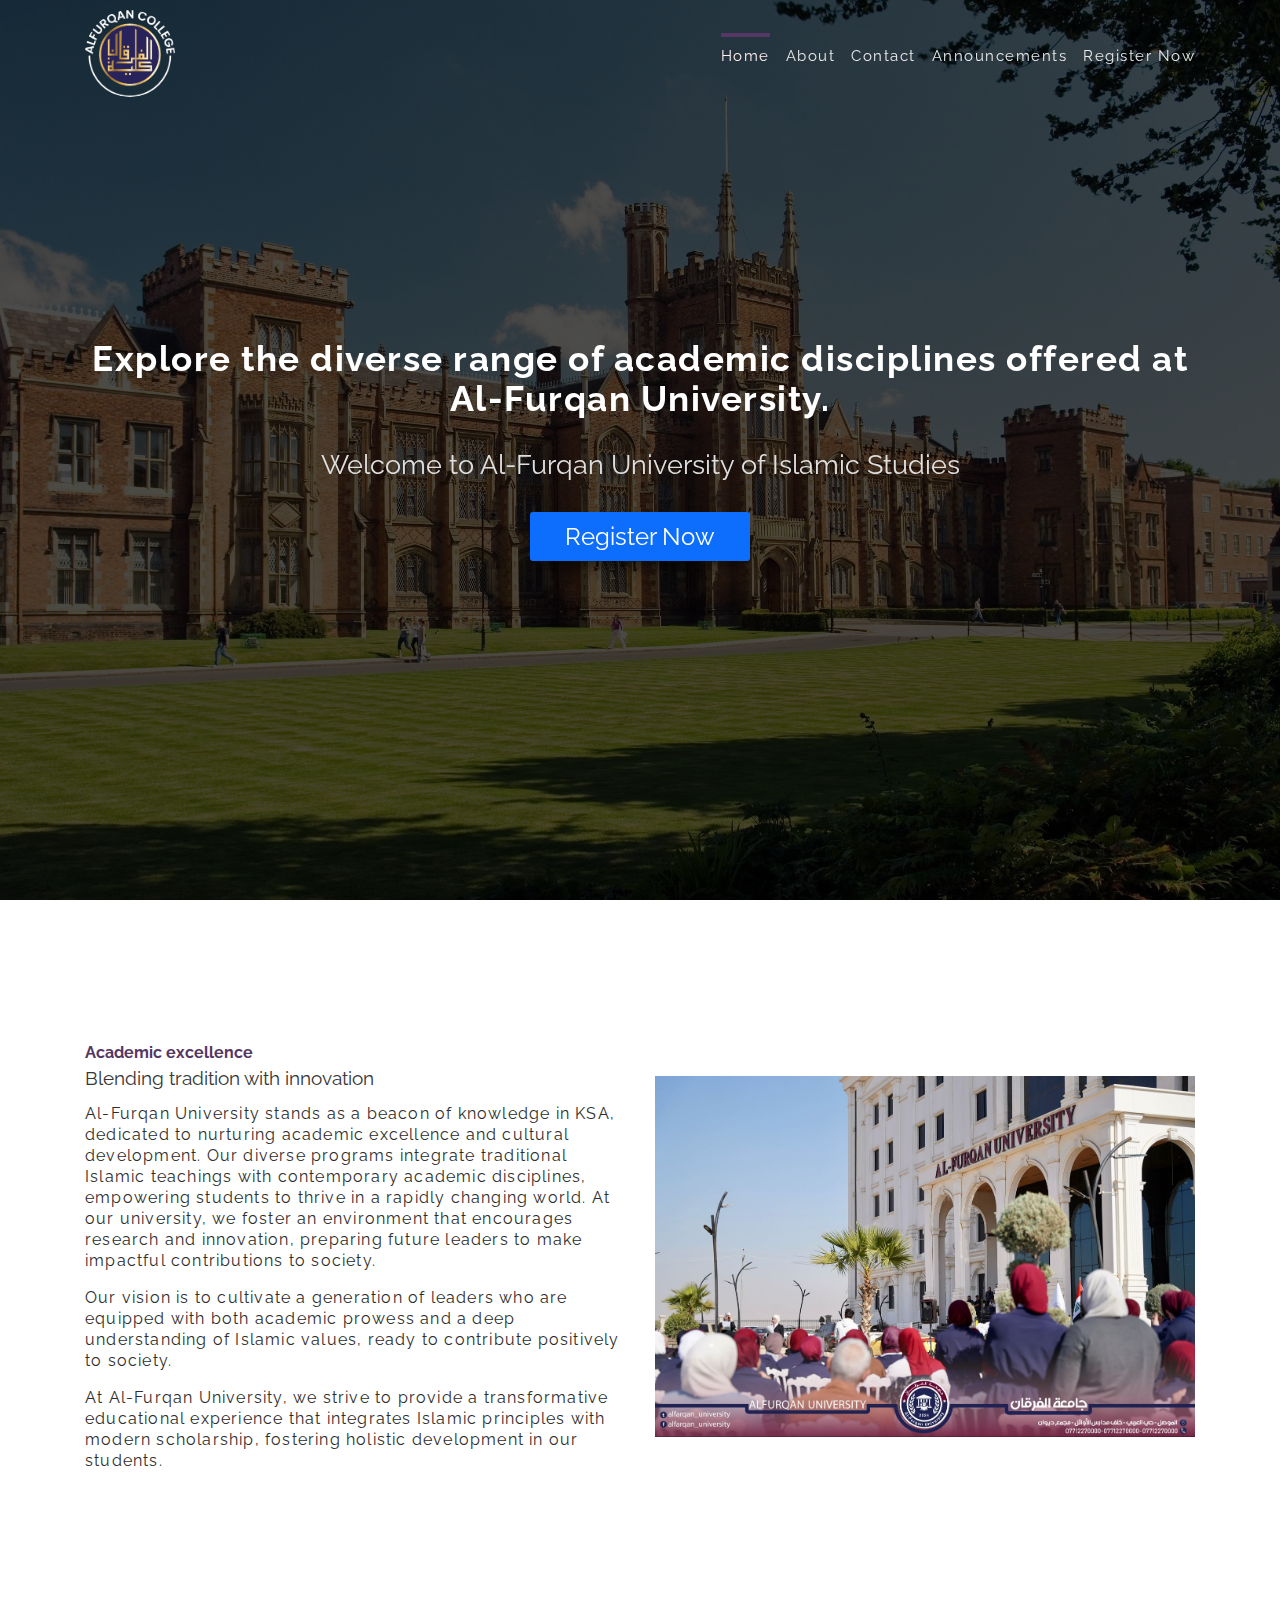
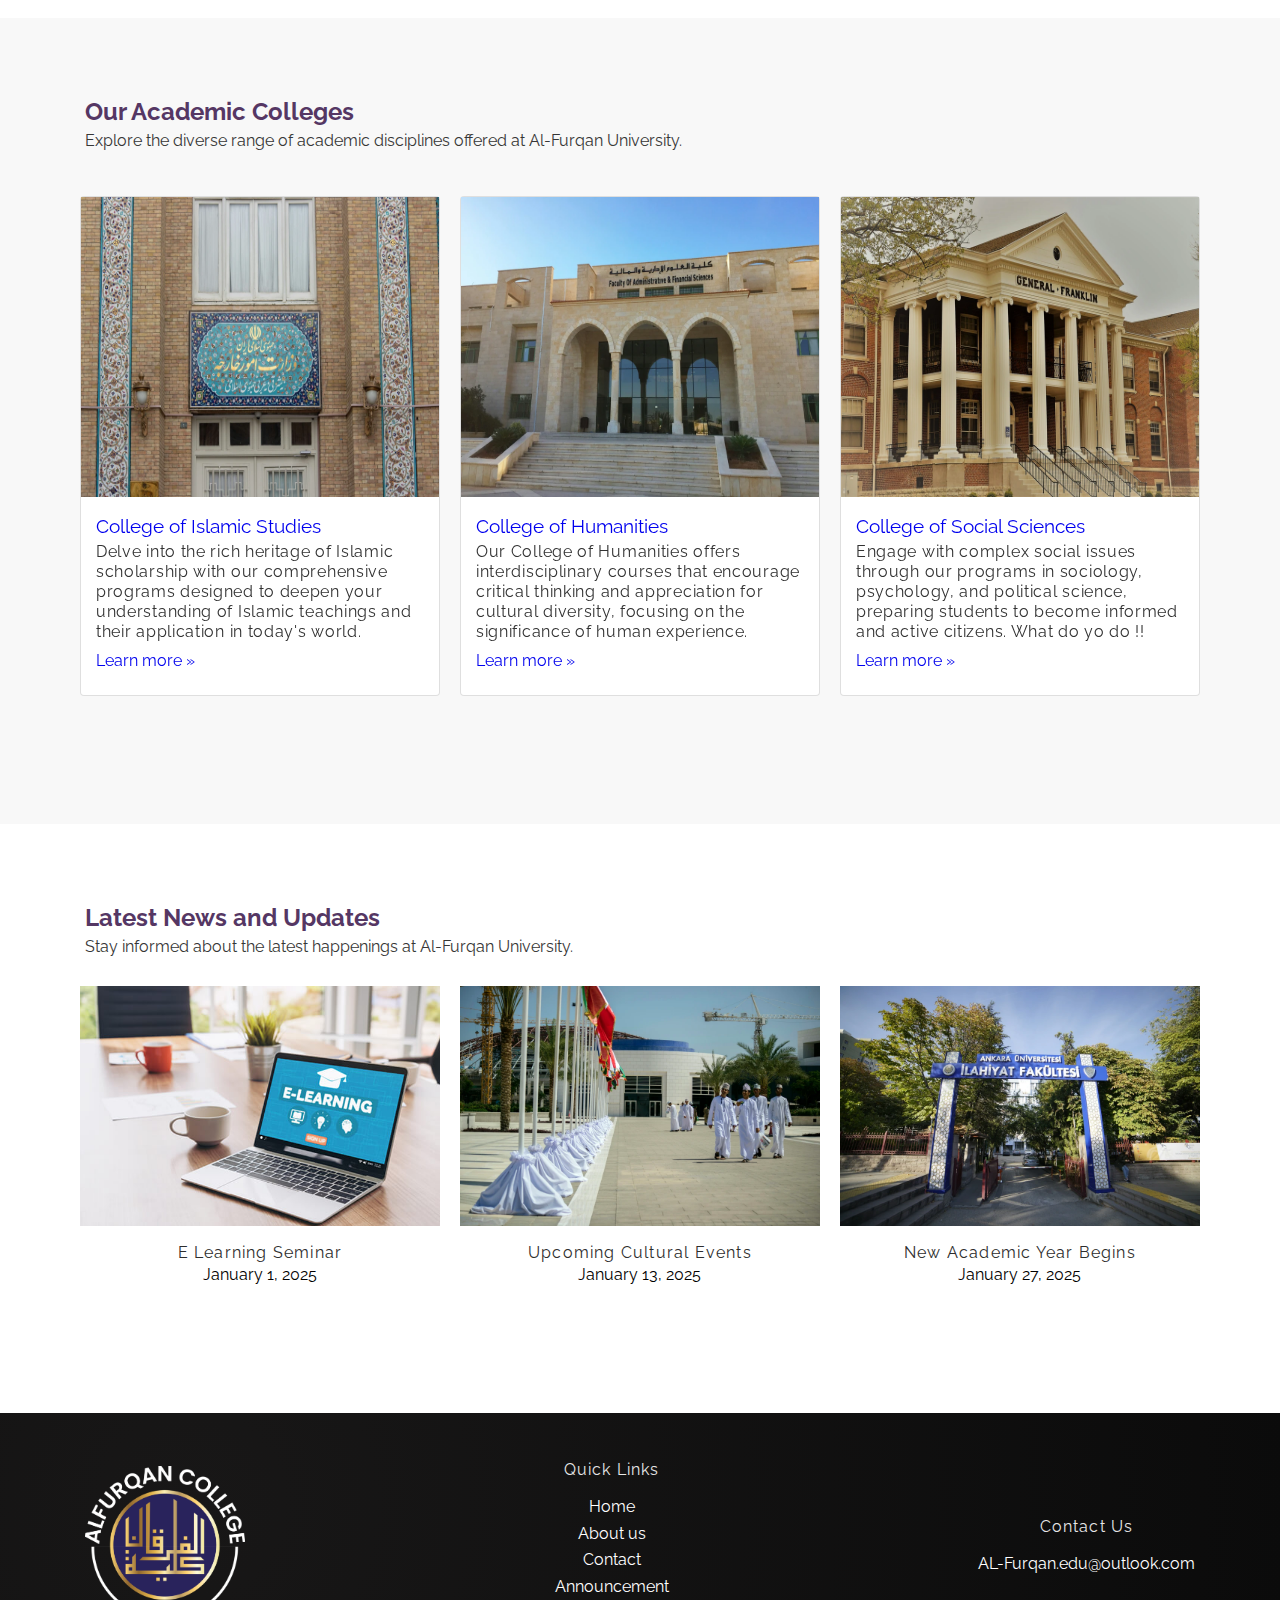
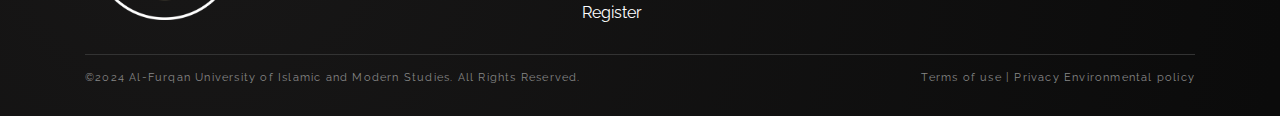
==== index.html @ d2b52d57 "first stage" ====
<!DOCTYPE html>
<html lang="en">

<head>
      <!-- Meta query -->
      <meta charset="UTF-8" />
      <meta name="viewport" content="width=device-width, initial-scale=1.0" />

      <!-- Google Fonts-->
      <link rel="preconnect" href="https://fonts.googleapis.com" />
      <link rel="preconnect" href="https://fonts.gstatic.com" crossorigin />
      <link href="https://fonts.googleapis.com/css2?family=Raleway&family=Roboto+Mono:ital,wght@0,100..700;1,100..700&family=Roboto+Slab:wght@500&family=Roboto:wght@500&display=swap"
            rel="stylesheet" />

      <!-- css style -->
      <link rel="stylesheet" href="asset/css/style.css" />

      <!-- Web site Title -->
      <title>Al-Furqan University of Islamic and Modern Studies</title>
</head>

<body>
      <!-- make navbar -->
      <nav class="navbar w-100" id="navbar">
            <div class="container">
                  <div class="navbar-contents w-100 d-flex justify-content-space-between align-item-center">
                        <!--Logo-->
                        <div class="logo">
                              <a href="./index.html" class="d-block">
                                    <img class="d-block w-100 border-radius-50" src="images/logo.png" alt="Logo" />
                              </a>
                        </div>

                        <!--navigation-items-->
                        <div class="navigation-items" id="navigation-items">
                              <ul class="unorder-list d-flex" id="unorder-list">
                                    <li class="nav-link mr-1">
                                          <a href="index.html" class="text-decoration-none text-white active">Home</a>
                                    </li>
                                    <li class="nav-link mr-1">
                                          <a href="about.html" class="text-decoration-none text-white">About</a>
                                    </li>
                                    <li class="nav-link mr-1">
                                          <a href="contact.html" class="text-decoration-none text-white">Contact</a>
                                    </li>
                                    <li class="nav-link mr-1">
                                          <a href="announcement.html" class="text-decoration-none text-white">Announcements</a>
                                    </li>
                                    <li class="nav-link">
                                          <a href="register.html" class="text-decoration-none text-white">Register Now</a>
                                    </li>
                              </ul>
                        </div>

                        <!--hamburger-->
                        <div class="hamburger" id="hamburger">
                              <span id="openHam">&#9776;</span>
                              <span id="closeHam">&#x2716;</span>
                        </div>
                  </div>
            </div>
      </nav>

      <!--Welcome super banner-->
      <section class="super-banner d-flex align-item-center">
            <div class="container">
                  <div class="content">
                        <h2 class="title text-center">
                              Explore the diverse range of academic disciplines offered at
                              Al-Furqan University.
                        </h2>
                        <p class="sub-title mb-2">
                              Welcome to Al-Furqan University of Islamic Studies
                        </p>
                        <div class="w-100 text-center">
                              <button class="contact btn-effect btn-primary">
                                    <a href="register.html">Register Now</a>
                              </button>
                        </div>
                  </div>
            </div>
      </section>

      <!-- About Us -->
      <section class="about pt-5 pb-5">
            <div class="container">
                  <div class="row pt-4 pb-4">
                        <div class="col col-lg-6">
                              <div class="content">
                                    <span class="title">Academic excellence</span>
                                    <h3 class="sub-title">Blending tradition with innovation</h3>
                                    <p class="leader">
                                          Al-Furqan University stands as a beacon of knowledge in KSA,
                                          dedicated to nurturing academic excellence and cultural
                                          development. Our diverse programs integrate traditional Islamic
                                          teachings with contemporary academic disciplines, empowering
                                          students to thrive in a rapidly changing world. At our
                                          university, we foster an environment that encourages research
                                          and innovation, preparing future leaders to make impactful
                                          contributions to society.
                                    </p>

                                    <p class="mt-1 leader">
                                          Our vision is to cultivate a generation of leaders who are
                                          equipped with both academic prowess and a deep understanding of
                                          Islamic values, ready to contribute positively to society.
                                    </p>

                                    <p class="mt-1 leader">
                                          At Al-Furqan University, we strive to provide a transformative
                                          educational experience that integrates Islamic principles with
                                          modern scholarship, fostering holistic development in our
                                          students.
                                    </p>
                              </div>
                        </div>
                        <div class="col col-6 d-sm-none mt-2">
                              <div class="image">
                                    <img src="images/about.jpg" class="img-fluid" alt="alt image" />
                              </div>
                        </div>
                  </div>
            </div>
      </section>

      <!-- College Section -->
      <section class="colleges pt-5 pb-5">
            <div class="container">
                  <h2 class="title">Our Academic Colleges</h2>
                  <p class="sub-title">
                        Explore the diverse range of academic disciplines offered at Al-Furqan
                        University.
                  </p>
                  <div class="row">
                        <div class="col-12 col-lg-4 mb-3" style="padding: 0 10px;">
                              <div class="card mt-2">
                                    <div class="image-area">
                                          <img src="images/college_if_islamic.webp" alt="card image"
                                                class="card-img img-fluid" />
                                    </div>
                                    <div class="card-title">
                                          <a href="about.html" class="text-decoration-none">College of Islamic Studies</a>
                                    </div>
                                    <div class="card-desc">
                                          Delve into the rich heritage of Islamic scholarship with our
                                          comprehensive programs designed to deepen your understanding of
                                          Islamic teachings and their application in today's world.
                                    </div>

                                    <div class="learn-more">
                                          <a href="about.html" class="text-decoration-none d-block">Learn more »</a>
                                    </div>
                              </div>
                        </div>

                        <div class="col-12 col-lg-4 mb-3" style="padding: 0 10px;">
                              <div class="card mt-2">
                                    <div class="image-area">
                                          <img src="images/college_of_humanities.webp" alt="card image"
                                                class="card-img img-fluid" />
                                    </div>
                                    <div class="card-title">
                                          <a href="about.html" class="text-decoration-none">College of Humanities</a>
                                    </div>
                                    <div class="card-desc">
                                          Our College of Humanities offers interdisciplinary courses that
                                          encourage critical thinking and appreciation for cultural
                                          diversity, focusing on the significance of human experience.
                                    </div>

                                    <div class="learn-more">
                                          <a href="about.html" class="text-decoration-none d-block">Learn more »</a>
                                    </div>
                              </div>
                        </div>

                        <div class="col-12 col-lg-4 mb-3" style="padding: 0 10px;">
                              <div class="card mt-2">
                                    <div class="image-area">
                                          <img src="images/college_of_sciences.webp" alt="card image"
                                                class="card-img img-fluid" />
                                    </div>
                                    <div class="card-title">
                                          <a href="about.html" class="text-decoration-none">College of Social Sciences</a>
                                    </div>
                                    <div class="card-desc">
                                          Engage with complex social issues through our programs in
                                          sociology, psychology, and political science, preparing students
                                          to become informed and active citizens. What do yo do !!
                                    </div>

                                    <div class="learn-more">
                                          <a href="about.html" class="text-decoration-none d-block">Learn more »</a>
                                    </div>
                              </div>
                        </div>
                  </div>
            </div>
      </section>

      <!--Announcements Section -->
      <section class="announcements-section pt-5 pb-5">
            <div class="container">
                  <h2 class="title">Latest News and Updates</h2>
                  <p class="sub-title">
                        Stay informed about the latest happenings at Al-Furqan University.
                  </p>

                  <div class="row">
                        <div class="col-12 col-lg-4 mb-3 mt-1" style="padding: 0 10px; cursor: pointer;">
                              <div class="announcement">
                                    <img src="images/e-learning1.jpg" alt="announcement image" class="img-fluid">
                                    <p class="leader w-100 text-center mt-1">E Learning Seminar</p>
                                    <span class="date d-block w-100 text-center">January 1, 2025</span>
                              </div>
                        </div>

                        <div class="col-12 col-lg-4 mb-3 mt-1" style="padding: 0 10px; cursor: pointer;">
                              <div class="announcement">
                                    <img src="images/photo-1558543801-f95a1fd55972.webp" alt="announcement image" class="img-fluid">
                                    <p class="leader w-100 text-center mt-1">Upcoming Cultural Events</p>
                                    <span class="date d-block w-100 text-center">January 13, 2025</span>
                              </div>
                        </div>

                        <div class="col-12 col-lg-4 mb-3 mt-1" style="padding: 0 10px; cursor: pointer;">
                              <div class="announcement">
                                    <img src="images/photo-1627561962474-9e83353c483c.webp" alt="announcement image" class="img-fluid">
                                    <p class="leader w-100 text-center mt-1">New Academic Year Begins</p>
                                    <span class="date d-block w-100 text-center">January 27, 2025</span>
                              </div>
                        </div>
                  </div>
            </div>
      </section>
      
      <!--- Footer  -->
      <section class="footer pt-5 pb-5">
            <div class="container">
                  <div class="wrapper">
                        <div class="title">
                              <img src="images/logo.png" alt="Logo" width="160" />
                        </div>
                        <div class="links">
                              <h4>Quick Links</h4>
                              <ul>
                                    <li><a href="index.html">Home</a></li>
                                    <li><a href="about.html">About us</a></li>
                                    <li><a href="contact.html">Contact</a></li>
                                    <li><a href="announcement.html">Announcement</a></li>
                                    <li><a href="register.html">Register</a></li>
                              </ul>
                        </div>
                        <div class="contact text-center">
                              <h4>Contact Us</h4>
                              <a href="mailto:al-Furqan@outlook.com">AL-Furqan.edu@outlook.com</a>
                        </div>
                  </div>
                  <hr />
                  <div class="info">
                        <div class="copy">
                              <span>©2024 Al-Furqan University of Islamic and Modern Studies. All
                                    Rights Reserved.</span>
                        </div>
                        <div class="terms">
                              <span>Terms of use | Privacy Environmental policy</span>
                        </div>
                  </div>
            </div>
      </section>

      <script>
            document.addEventListener("DOMContentLoaded", () => {
                  // when click the hamburger icon show the navbar
                  const menu_btn = document.getElementById("hamburger");
                  const navbar_links = document.getElementById("unorder-list");
                  menu_btn.addEventListener("click", () => {
                        navbar_links.classList.toggle("show");
                  });

                  // when scroll the window change the background of the navbar
                  const navbar = document.getElementById("navbar");
                  window.addEventListener("scroll", () => {
                        if (window.scrollY > 50) 
                              navbar.classList.add("scrolled");
                        else
                              navbar.classList.remove("scrolled");
                  });
            });
      </script>
</body>

</html>
---- asset/css/style.css ----
/**
 ****************************************** Make general setting.
 */

/**
 * 1. Correct the line height in all browsers.
 * 2. Prevent adjustments of font size after orientation changes in iOS.
 */

html {
      line-height: 1.15;
      -webkit-text-size-adjust: 100%;
}

/**
 * Remove the margin in all browsers.
 */

*,
body {
      margin: 0;
      padding: 0;
      box-sizing: border-box;
      font-family: "Raleway", serif;
      font-optical-sizing: auto;
      font-weight: 400;
      font-style: normal;
}

/**
 ****************************************** Make class component.
 */

/* container */
.container {
      width: 100%;
      max-width: 1320px;
      /* Maximum width of the container */
      margin-right: auto;
      margin-left: auto;
      padding-right: 15px;
      padding-left: 15px;
      box-sizing: border-box;
}

/* card */
.card {
      border-radius: 2px;
      transform: perspective(1px) translateZ(0);
      transition-duration: .25s;
      transition-property: transform;
      word-wrap: break-word;
      background-color: #fff;
      background-clip: border-box;
      border: 1px solid rgba(0, 0, 0, .125);
      border-radius: 4px;
      min-height: 500px;

}

.image-area {
      width: 100%;
      min-height: 300px;
}

.image-area .img-fluid {
      height: 300px;
      width: 100%;
}

.card:hover {
      transform: scale(1.05);
      box-shadow: 0 5px 20px 0 rgba(0, 0, 0, 0.15);
}

.card-title {
      padding: 5px 15px 0px 15px;
      margin: 0;
      margin-top: .8rem;
      font-size: 1.2rem;
      color: #553764;
}

.card-desc {
      color: #323232;
      letter-spacing: .7px;
      margin-bottom: 5px;
      padding: 5px 15px 0px 15px;
      margin: 0;
      padding-bottom: 5px;
      line-height: 20px;
      font-size: 1rem;
}

.card-image {
      object-fit: cover;
      width: 100%;
      height: 550px;
}

.learn-more {
      padding: 5px 15px 0px 15px;
      padding-bottom: 16px;
}

/* displays */
.d-flex {
      display: flex;
}

.d-none {
      display: none;
}

.d-block {
      display: block;
}

.justify-content-space-between {
      justify-content: space-between;
}

.align-item-center {
      align-items: center;
}

.justify-content-center {
      justify-content: center
}

.align-self-center {
      align-self: center;
}

/* width */
.w-100 {
      width: 100%;
}


/* border */
.border-radius-50 {
      border-radius: 50%;
}

/* list */
.unorder-list {
      list-style: none;
}

/* padding & margin */

.pt-1 {
      padding-top: 1rem;
}

.pt-2 {
      padding-top: 2rem;
}

.pt-3 {
      padding-top: 3rem;
}

.pt-4 {
      padding-top: 4rem;
}

.pt-5 {
      padding-top: 5rem;
}

.pb-1 {
      padding-bottom: 1rem;
}

.pb-2 {
      padding-bottom: 2rem;
}

.pb-3 {
      padding-bottom: 3rem;
}

.pb-4 {
      padding-bottom: 4rem;
}

.pb-5 {
      padding-bottom: 5rem;
}

.mr-1 {
      margin-right: 1rem;
}

.mb-2 {
      margin-bottom: 2rem;
}

.mb-1 {
      margin-bottom: 1rem;
}


.mt-1 {
      margin-top: 1rem;
}

.mt-2 {
      margin-top: 2rem;
}


.mt-3 {
      margin-top: 3rem;
}

.mt-4 {
      margin-top: 4rem;
}

.mt-5 {
      margin-top: 5rem;
}

.mb-2 {
      margin-bottom: 2rem;
}

.mb-3 {
      margin-bottom: 3rem;
}

/* text */
.text-decoration-none {
      text-decoration: none;
}

.text-white {
      color: #fff;
}

.text-center {
      text-align: center;
}

.leader {
      color: #2d2d2d;
      margin-bottom: .2rem;
      letter-spacing: 1.2px;
      line-height: 21px;
}

/* buttons */
.btn-effect {
      border-radius: 3px;
      border: none;
      color: #fff;
      text-align: center;
      font-size: 1rem;
      padding: 10px 20px 10px 20px;
      cursor: pointer;
      box-shadow: 0 10px 20px -8px rgba(0, 0, 0, .7);
      position: relative;
      transition: 0.5s;
      width: 220px;
}

.btn-effect:after {
      content: '»';
      position: absolute;
      opacity: 0;
      top: 14px;
      right: -20px;
      transition: 0.5s;
}

.btn-effect:hover {
      padding-right: 24px;
      padding-left: 8px;
}

.btn-effect:hover:after {
      opacity: 1;
      right: 10px;
}

.btn-primary {
      background-color: #553764;
}

.btn {
      display: inline-block;
      font-weight: 400;
      line-height: 1.5;
      color: #212529;
      text-align: center;
      text-decoration: none;
      vertical-align: middle;
      cursor: pointer;
      -webkit-user-select: none;
      -moz-user-select: none;
      user-select: none;
      background-color: transparent;
      border: 1px solid transparent;
      padding: .375rem .75rem;
      font-size: 1rem;
      border-radius: .25rem;
      transition: color .15s ease-in-out, background-color .15s ease-in-out, border-color .15s ease-in-out, box-shadow .15s ease-in-out;
}

.btn-success {
      color: #fff;
      background-color: #198754;
      border-color: #198754;
  }

  .btn-danger {
      color: #fff;
      background: #ea4335;
      border-color: #ea4335;
  }

  .btn-primary {
      color: #fff;
      background: #0d6efd;
      border-color: #0d6efd;
  }



/* Grid Response */
.row {
      display: flex;
      flex-wrap: wrap;
      /* Allows wrapping to the next line for smaller screens */
      margin: 0 -15px;
      /* Negative margin to counter padding */
}

.col {
      flex: 1;
      /* Equal width for all columns */
      padding: 0 15px;
      /* Adjust space between columns */
      box-sizing: border-box;
      min-width: 0;
      max-width: 100%;
      /* Prevents overflow due to long unbreakable words */
}


.col-1 {
      flex: 0 0 8.33%;
}

.col-2 {
      flex: 0 0 16.66%;
}

.col-3 {
      flex: 0 0 25%;
}

.col-4 {
      flex: 0 0 33.33%;
}

.col-6 {
      flex: 0 0 50%;
}

.col-12 {
      flex: 0 0 100%;
}


/* image */
.img-fluid {
      max-width: 100%;
      /* Ensures the image never exceeds the container width */
      height: auto;
      /* Maintains the image's aspect ratio */
      display: block;
      /* Prevents inline-block spacing issues */
}

/* form */
.form-floating {
      position: relative;
}

.form-control {
      display: block;
      width: 100%;
      padding: 0.775rem 0.75rem;
      font-size: 1rem;
      font-weight: 400;
      line-height: 1.5;
      color: #212529;
      background-color: #fff;
      background-clip: padding-box;
      border: 1px solid #ced4da;
      -webkit-appearance: none;
      -moz-appearance: none;
      appearance: none;
      border-radius: .25rem;
      transition: border-color .15s ease-in-out, box-shadow .15s ease-in-out;
}

.form-floating>.form-control {
      padding: 1rem .75rem;
}

.form-floating>.form-control,
.form-floating>.form-select {
      height: calc(3.5rem + 2px);
      line-height: 1.25;
}

.form-floating>label {

      padding: 1rem .75rem;
      pointer-events: none;
      border: 1px solid transparent;
      transform-origin: 0 0;
      transition: opacity .1s ease-in-out, transform .1s ease-in-out;
}


.form-floating>.form-control {
      padding: 1rem .75rem;
}


.form-floating>.form-control,
.form-floating>.form-select {
      height: calc(3.5rem + 2px);
      line-height: 1.25;
}

.form-control:focus {
      color: #212529;
      background-color: #fff;
      border-color: #86b7fe;
      outline: 0;
      box-shadow: 0 0 0 .25rem rgba(13, 110, 253, .25);
}

/**
 ****************************************** Make style for website.
 */

/* navbar */
.navbar {
      padding: 10px 0px 10px 0px;
      position: fixed;
      background-color: transparent;
      transition: background-color 0.3s ease;
      z-index: 1000;
}

.navbar.scrolled {
      background-color: #333;
      /* Background color when scrolled */
      color: #fff;
}

.navbar .logo {
      width: 90px;
}

.navbar .nav-link {
      padding-top: 5px;
}

.navbar .nav-link a {
      color: #e9e9e9;
      text-decoration: none;
      letter-spacing: 1.5px;
      font-size: .95rem;
}

.navbar .nav-link a.active {
      border-top: 4px solid;
      border-color: #553764;
      padding-top: 10px;
      color: #fff0f0;

}

.navbar .nav-link a:hover {
      border-top: 4px solid;
      border-color: #553764;
      padding-top: 10px;
      color: #fff0f0;

}


/* super banner */
.super-banner {
      width: 100%;
      min-height: 100vh;
      position: relative;
      background: linear-gradient(rgba(0, 0, 0, 0.7), rgba(0, 0, 0, 0.7)), url(../../images/banner.jpg) center / cover no-repeat;
      background-position: center center;
      background-repeat: no-repeat;
      background-size: cover;
      background-attachment: fixed;
      filter: blur(.5px);
}

.super-banner .content .title {
      color: #fff;
      font-size: 2.2rem;
      letter-spacing: 1.5px;
      margin-bottom: 1.85rem;
      font-weight: bold;
}

.super-banner .content .sub-title {
      color: #dfdfdf;
      font-size: 1.7rem;
      text-align: center;
}

.super-banner .content .btn-effect a {
      text-decoration: none;
      color: #fff;
      font-size: 1.5rem;
}


/* About */
.about .content .title {
      color: #553764;
      font-weight: bold;
}

.about .content .sub-title {
      margin-top: .35rem;
      color: #363636;
      margin-bottom: .85rem;
}

/* Colleges */
.colleges {
      background-color: #f8f8f8;
}

.colleges .title,
.announcements-section .title {
      color: #553764;
      font-weight: bold;
}

.colleges .sub-title,
.announcements-section .sub-title {
      margin-top: .4rem;
      color: #363636;
      margin-bottom: .85rem;
}

.college-desc .title {
      color: #553764;
      font-weight: bold;
      letter-spacing: 1.5px;
}

.programs {
      background-color: #f8f8f8;
}

.programs .title {
      color: #553764;
      font-weight: bold;
      letter-spacing: 1.5px;
}

.programs .program {
      display: flex;
      align-items: flex-start;
}

.programs .program .content {
      margin-left: 2rem;
}

.programs .program .content .name {
      margin-bottom: 1rem;
      font-size: 1.2rem;
      font-weight: bold;
      letter-spacing: 1.5px;
}

/* Footer */
.footer {
      background: radial-gradient(circle at 15% 30%, #181717, #0b0b0b 99%) !important;
      padding: 3rem 0px 2rem;
}

.footer .wrapper {
      display: flex;
      justify-content: space-between;
      align-items: center;
      flex-direction: row;
}

.footer .wrapper .title {
      align-self: center;
      color: #e7e7e7;
      letter-spacing: 1.3px;
}

.footer .wrapper .links h4,
.footer .wrapper .contact h4 {
      letter-spacing: 1.15px;
      color: #e7e7e7;
}


.footer .wrapper .links ul {
      list-style: none;
      margin-top: 1.2rem;
}


.footer .wrapper .links ul li a {
      color: #fff;
      padding-bottom: .5rem;
      display: inline-block;
      text-decoration: none;
}

.footer .wrapper .contact a {
      margin-top: 1.2rem;
      color: #fff;
      display: inline-block;
      text-decoration: none;
}

.footer hr {
      border: 0;
      border-top: 1px solid rgb(255 255 255 / 10%);
      border-color: #333;
      margin-top: 1.5rem;
      margin-bottom: 1rem;
}

.footer .info {
      display: flex;
      justify-content: space-between;
      color: #868686;
      font-size: .7rem;
      letter-spacing: 1.2px;
}


/* About the collage */

.about-college {
      background-image: linear-gradient(180deg, rgba(0, 32, 69, 0.89) 0%, #002045 100%), url('../../images/download.jpg') !important;
      width: 100%;
      min-height: 50vh;
      position: relative;
      background-position: center center;
      background-repeat: no-repeat;
      background-size: cover;
      background-attachment: fixed;
      filter: blur(.5px);
}

.about-college .staff {
      display: flex;
      position: absolute;
      width: 100%;
      height: 100%;
      top: 0;
      bottom: 0;
      right: 0;
      left: 0;
      justify-content: center;
      align-items: center;
      flex-direction: column;
      padding: 10px;
}

.about-college .staff .title {
      color: #fff;
      font-size: 1.4rem;
      letter-spacing: 1.5px;
      margin-bottom: 1rem;
      font-weight: bold;
}

.about-college .staff .rector {
      display: flex;
      align-items: stretch;
      justify-content: space-around;
      border: 1px solid;
      border-color: #fff;
      border-radius: 3px;
      padding: 0px 10px 0px 0px;
      align-items: center;
}

.about-college .staff .rector .content .name {
      color: #fff;
      text-align: center;
      padding-top: 10px;
      font-weight: bold;
      letter-spacing: 1.2px;
}

.about-college .staff .rector .content .jop {
      color: #fff;
      text-align: center;
      padding: 10px;
}

.teachers {
      background-color: #f8f8f8
}

.teachers .image-area .img-fluid {
      height: 250px;
      width: 100%;
}

.teachers .image-area {
      min-height: 260px;
}

.teachers .card {
      min-height: 400px;
}

/* contact form */
.contact-form {
      background-color: #f8f8f8;
}

.contact-form .form {
      position: relative;
      width: 50%;
      margin: 0 auto;
      padding-top: 4rem;
      background-color: #fff;
      padding-bottom: 4rem;
      padding: 15px;
      border-radius: 6px;
      box-shadow: rgb(255 255 255 / 10%) 0px 0 2px;
      width: 70%;
}

.contact-form .title {
      color: #553764;
      font-weight: bold;
      text-align: center;
      margin-bottom: 1rem;
}

.register {
      background-image: linear-gradient(180deg, rgba(0, 32, 69, 0.89) 0%, #002045 100%), url('../../images/download.jpg') !important;
      width: 100%;
      position: relative;
      background-position: center center;
      background-repeat: no-repeat;
      background-size: cover;
      background-attachment: fixed;
      filter: blur(.5px);
      min-height: 100vh;
}

.register .register-form {
      display: flex;
          align-items: center;
          justify-content: space-around;
          padding: 10px;
          position: absolute;
          width: 100%;
          left: 0;
          top: 0;
          right: 0;
          bottom: 0;
  
}

.register .register-form .form {
    margin-top: 7rem;
    background-color: #ffffff;
    padding: 25px 25px 10px 25px;
    border-radius: 5px;
    box-shadow: 0px 3px 6px #ffffff29;
    width: 550px;
    margin-bottom: 5rem;
}

/* Announcements Section */

.announcements {
      margin-top: 25px;
      padding: 20px;
  }

  .announcementForm {
      margin-bottom: 20px;
      margin-top: 20px;
  }

  .announcementsList {
      list-style-type: none;
      padding: 0;
  }

  .announcement-item {
      background-color: #f0f0f0;
      margin-bottom: 10px;
      padding: 10px;
      border-radius: 5px;
  }
.announcementForm input,
.announcementForm textarea {
      width: 100%;
      padding: 10px;
      margin-bottom: 10px;
      border-radius: 5px;
      border: 1px solid #ccc;
}
.announcementForm button {
      padding: 10px 20px;
      background-color: #007bff;
      color: #fff;
      border: none;
      border-radius: 5px;
      cursor: pointer;
}
.announcementForm button:hover {
      background-color: #0056b3;
}


.announcement-item h4 {
      margin-top: 0;
}

.announcement-item img {
      max-width: 100%;
      height: auto;
      margin-bottom: 10px;
      border-radius: 5px;
}

.announcement-item small {
      font-size: 12px;
      color: #666;
}

.announcement-navbar {
      position: relative;
      background-color: #333;
      color: #fff;
}

/**
 ****************************************** Make Media Query.
 */

/**
 * Media query for extra small screen.
 */
@media (min-width: 350px) {
      .container {
            max-width: 540px;
      }

      .col-sm-12 {
            flex: 0 0 100%;
            max-width: 100%;
      }

      .col-sm-6 {
            flex: 0 0 50%;
            max-width: 50%;
      }

      .d-sm-none {
            display: none;
      }

      .footer .wrapper {
            align-items: center;
            flex-direction: column;
            text-align: center;
      }

      .contact-form .form {
            width: 100%;
      }
}

/**
 * Media query for Tablet screen.
 */
@media (min-width: 768px) {
      .container {
            max-width: 720px;
      }

      .col-md-12 {
            flex: 0 0 100%;
            max-width: 100%;
      }

      .col-md-6 {
            flex: 0 0 50%;
            max-width: 50%;
      }

      .col-md-4 {
            flex: 0 0 33.33%;
            max-width: 33.33%;
      }

      .d-sm-none {
            display: none;
      }

      .footer .wrapper {
            align-items: center;
            flex-direction: column;
            text-align: center;
      }

      .contact-form .form {
            width: 100%;
      }
}


/**
 * Media query for Tablet screen.
 */
@media (min-width: 992px) {
      .container {
            max-width: 960px;
      }

      .col-lg-12 {
            flex: 0 0 100%;
            max-width: 100%;
      }

      .col-lg-6 {
            flex: 0 0 50%;
            max-width: 50%;
      }

      .col-lg-4 {
            flex: 0 0 33.33%;
            max-width: 33.33%;
      }

      .col-lg-3 {
            flex: 0 0 25%;
            max-width: 25%;
      }

      .d-sm-none {
            display: block;
      }

      .footer .wrapper {
            align-items: center;
            flex-direction: column;
            text-align: center;
      }

      .contact-form .form {
            width: 70%;
      }
      
}

/**
 * Media query for Large screen.
 */
@media (min-width: 1200px) {
      .container {
            max-width: 1140px;
      }

      .col-lg-12 {
            flex: 0 0 100%;
            max-width: 100%;
      }

      .col-lg-6 {
            flex: 0 0 50%;
            max-width: 50%;
      }

      .col-lg-4 {
            flex: 0 0 33.33%;
            max-width: 33.33%;
      }

      .col-lg-3 {
            flex: 0 0 25%;
            max-width: 25%;
      }

      .d-sm-none {
            display: block;
      }

      .footer .wrapper {
            display: flex;
            justify-content: space-between;
            align-items: center;
            flex-direction: row;
      }

     

}


.navbar .hamburger {
      display: none;
      font-size: 30px;
      font-weight: 800;
      color: white;
}

/* Media for navbar */
@media screen and (max-width:768px) {

      .navbar .hamburger {
            display: flex;
            cursor: pointer;
      }

      .navbar .hamburger #closeHam {
            display: none;
      }

      .navbar .navigation-items ul {
            display: none;
            flex-direction: column;
            position: absolute;
            right: 0;
            top: 67px;
            right: 5px;
            background-color: rgb(85 55 100);
            padding-top: 10px;
            width: 190px;
      }

      .navbar .navigation-items ul li {
            padding: 15px;
      }

}


.navbar .navigation-items ul.show {
      display: flex;
}
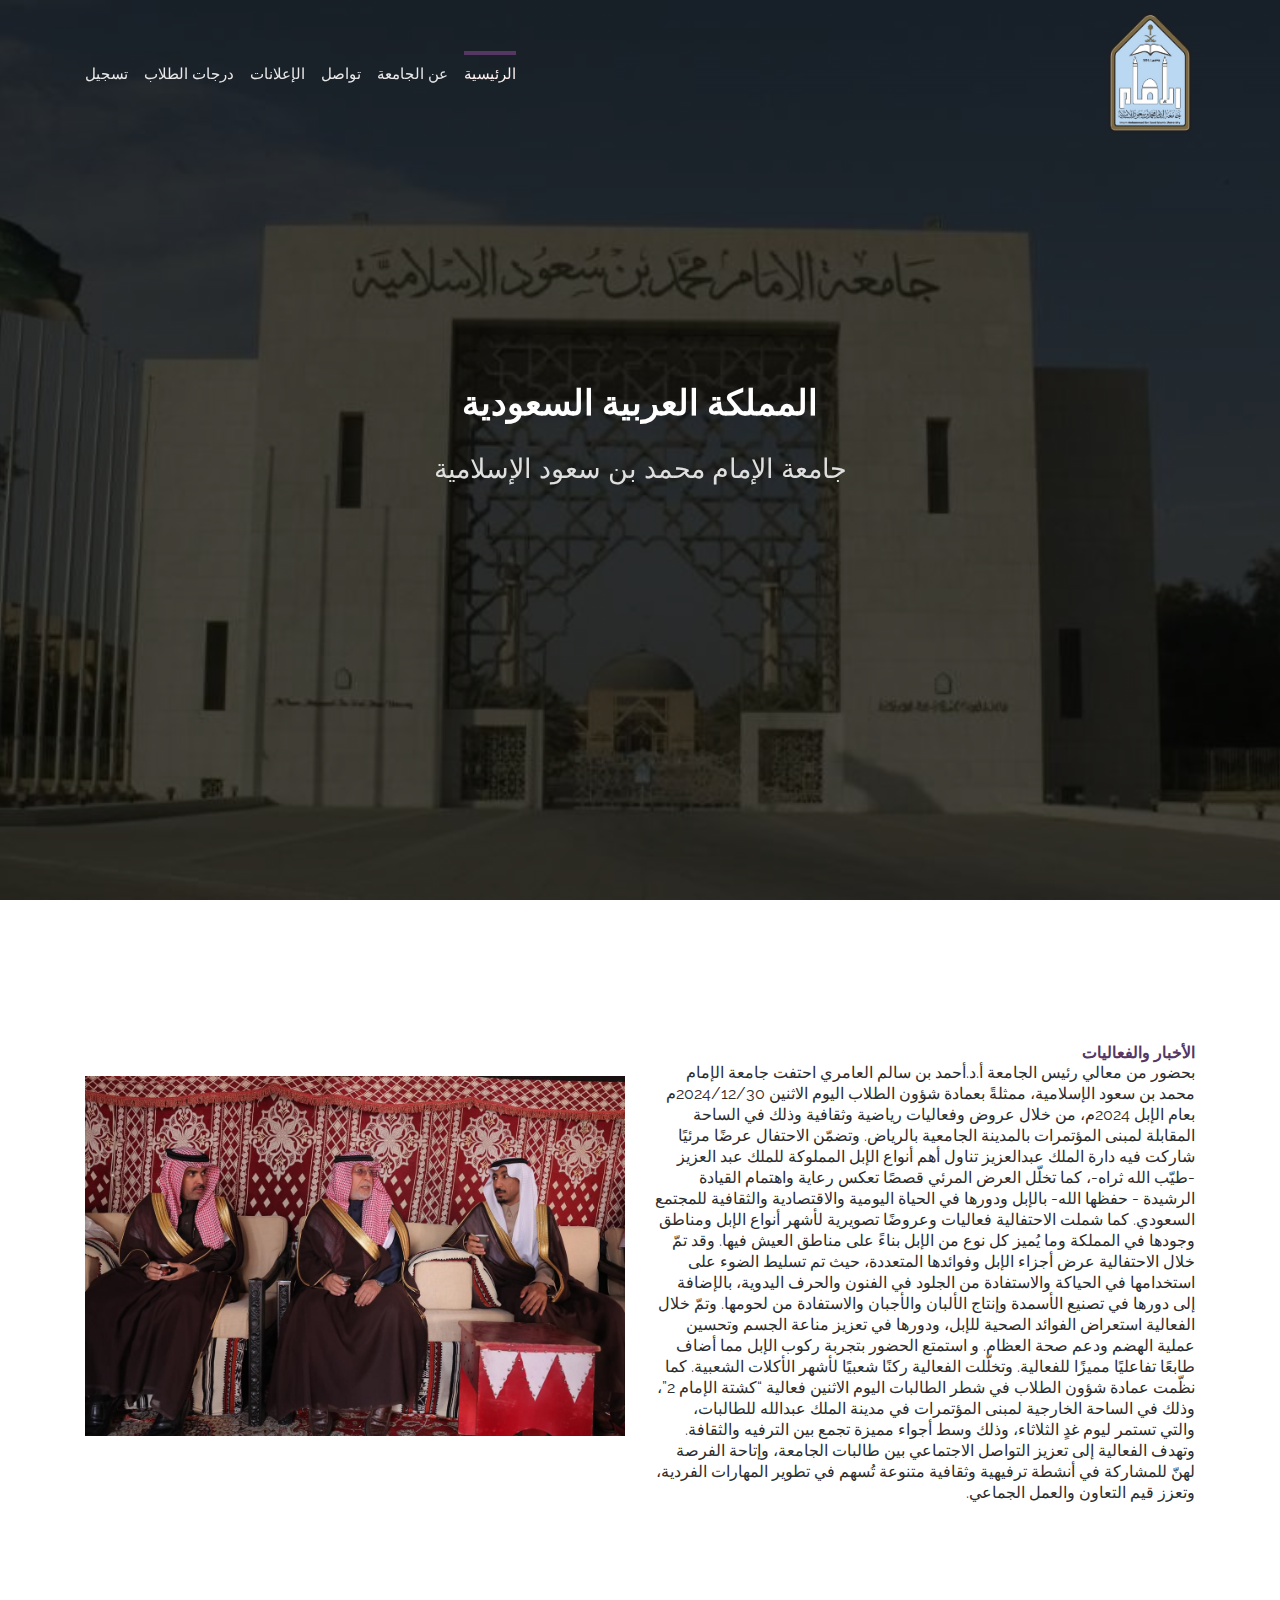
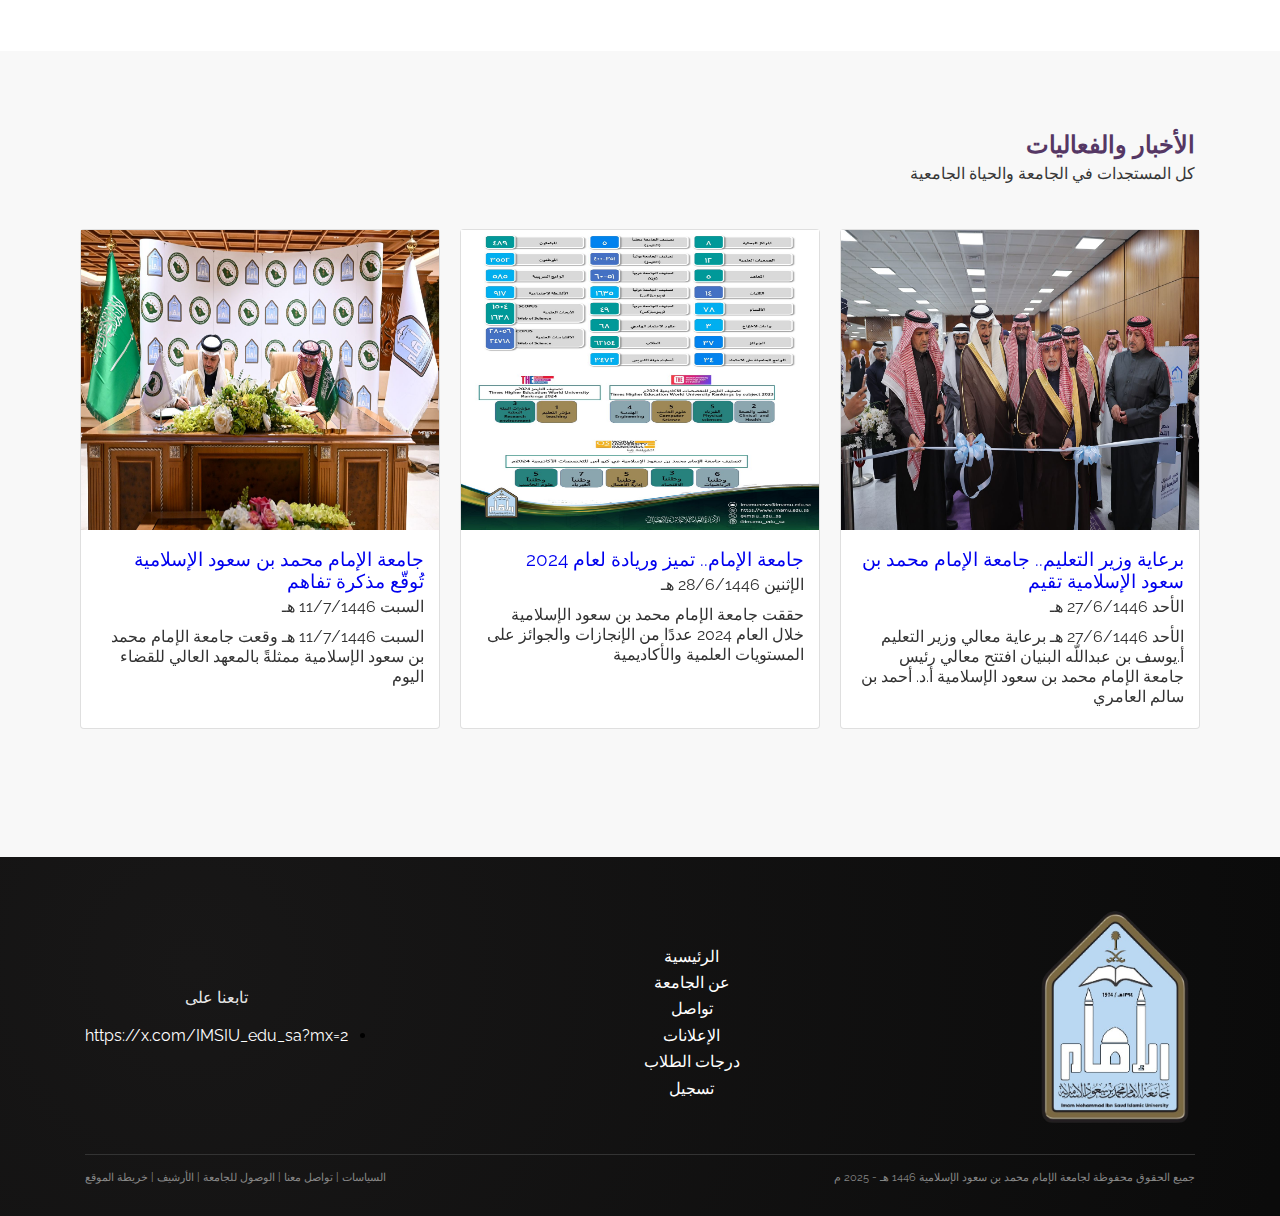
==== commit cf7556ea: "add js code" ====
--- a/index.html
+++ b/index.html
@@ -16,7 +16,7 @@
       <link rel="stylesheet" href="asset/css/style.css" />
 
       <!-- Web site Title -->
-      <title>Al-Furqan University of Islamic and Modern Studies</title>
+      <title>Imam Mohammad Ibn Saud Islamic University</title>
 </head>
 
 <body>
@@ -27,7 +27,7 @@
                         <!--Logo-->
                         <div class="logo">
                               <a href="./index.html" class="d-block">
-                                    <img class="d-block w-100 border-radius-50" src="images/logo.png" alt="Logo" />
+                                    <img class="d-block w-100" src="images/logo.png" alt="Logo" />
                               </a>
                         </div>
 
@@ -35,19 +35,22 @@
                         <div class="navigation-items" id="navigation-items">
                               <ul class="unorder-list d-flex" id="unorder-list">
                                     <li class="nav-link mr-1">
-                                          <a href="index.html" class="text-decoration-none text-white active">Home</a>
-                                    </li>
-                                    <li class="nav-link mr-1">
-                                          <a href="about.html" class="text-decoration-none text-white">About</a>
-                                    </li>
-                                    <li class="nav-link mr-1">
-                                          <a href="contact.html" class="text-decoration-none text-white">Contact</a>
-                                    </li>
-                                    <li class="nav-link mr-1">
-                                          <a href="announcement.html" class="text-decoration-none text-white">Announcements</a>
-                                    </li>
-                                    <li class="nav-link">
-                                          <a href="register.html" class="text-decoration-none text-white">Register Now</a>
+                                          <a href="index.html" class="text-decoration-none text-white active">الرئيسية</a>
+                                    </li>
+                                    <li class="nav-link mr-1">
+                                          <a href="about.html" class="text-decoration-none text-white">عن الجامعة</a>
+                                    </li>
+                                    <li class="nav-link mr-1">
+                                          <a href="contact.html" class="text-decoration-none text-white">تواصل</a>
+                                    </li>
+                                    <li class="nav-link mr-1">
+                                          <a href="announcement.html" class="text-decoration-none text-white">الإعلانات</a>
+                                    </li>
+                                    <li class="nav-link mr-1">
+                                          <a href="student-marks.html" class="text-decoration-none text-white">درجات الطلاب</a>
+                                    </li>
+                                    <li class="nav-link mr-1">
+                                          <a href="register.html" class="text-decoration-none text-white">تسجيل</a>
                                     </li>
                               </ul>
                         </div>
@@ -66,17 +69,12 @@
             <div class="container">
                   <div class="content">
                         <h2 class="title text-center">
-                              Explore the diverse range of academic disciplines offered at
-                              Al-Furqan University.
+                              المملكة العربية السعودية
+
                         </h2>
                         <p class="sub-title mb-2">
-                              Welcome to Al-Furqan University of Islamic Studies
+                             جامعة الإمام محمد بن سعود الإسلامية
                         </p>
-                        <div class="w-100 text-center">
-                              <button class="contact btn-effect btn-primary">
-                                    <a href="register.html">Register Now</a>
-                              </button>
-                        </div>
                   </div>
             </div>
       </section>
@@ -87,31 +85,25 @@
                   <div class="row pt-4 pb-4">
                         <div class="col col-lg-6">
                               <div class="content">
-                                    <span class="title">Academic excellence</span>
-                                    <h3 class="sub-title">Blending tradition with innovation</h3>
+                                    <span class="title">الأخبار والفعاليات</span>
                                     <p class="leader">
-                                          Al-Furqan University stands as a beacon of knowledge in KSA,
-                                          dedicated to nurturing academic excellence and cultural
-                                          development. Our diverse programs integrate traditional Islamic
-                                          teachings with contemporary academic disciplines, empowering
-                                          students to thrive in a rapidly changing world. At our
-                                          university, we foster an environment that encourages research
-                                          and innovation, preparing future leaders to make impactful
-                                          contributions to society.
+                                          ​بحضور من معالي رئيس الجامعة أ.د.أحمد بن سالم العامري احتفت جامعة الإمام محمد بن سعود الإسلامية، ممثلةً بعمادة شؤون الطلاب اليوم الاثنين 2024/12/30م بعام الإبل 2024م، من خلال عروض وفعاليات رياضية وثقافية وذلك في الساحة المقابلة لمبنى المؤتمرات بالمدينة الجامعية بالرياض.
+
+وتضمّن الاحتفال عرضًا مرئيًا شاركت فيه دارة الملك عبدالعزيز تناول أهم أنواع الإبل المملوكة للملك عبد العزيز -طيّب الله ثراه-، كما تخلّل العرض المرئي قصصًا تعكس رعاية واهتمام القيادة الرشيدة - حفظها الله- بالإبل ودورها في الحياة اليومية والاقتصادية والثقافية للمجتمع السعودي.
+
+كما شملت الاحتفالية فعاليات وعروضًا تصويرية لأشهر أنواع الإبل ومناطق وجودها في المملكة وما يُميز كل نوع من الإبل بناءً على مناطق العيش فيها.
+
+وقد تمّ خلال الاحتفالية عرض أجزاء الإبل وفوائدها المتعددة، حيث تم تسليط الضوء على استخدامها في الحياكة والاستفادة من الجلود في الفنون والحرف اليدوية، بالإضافة إلى دورها في تصنيع الأسمدة وإنتاج الألبان والأجبان والاستفادة من لحومها.
+
+وتمّ خلال الفعالية استعراض الفوائد الصحية للإبل، ودورها في تعزيز مناعة الجسم وتحسين عملية الهضم ودعم صحة العظام.
+
+و استمتع الحضور بتجربة ركوب الإبل مما أضاف طابعًا تفاعليًا مميزًا للفعالية. وتخلّلت الفعالية ركنًا شعبيًا لأشهر الأكلات الشعبية.
+
+  كما نظّمت عمادة شؤون الطلاب في شطر الطالبات اليوم الاثنين فعالية “كشتة​ الإمام 2”، وذلك في الساحة الخارجية لمبنى المؤتمرات في مدينة الملك عبدالله للطالبات، والتي تستمر ليوم غدٍ الثلاثاء، وذلك وسط أجواء مميزة تجمع بين الترفيه والثقافة.
+
+وتهدف الفعالية إلى تعزيز التواصل الاجتماعي بين طالبات الجامعة، وإتاحة الفرصة لهنّ للمشاركة في أنشطة ترفيهية وثقافية متنوعة تُسهم في تطوير المهارات الفردية، وتعزز قيم التعاون والعمل الجماعي.
                                     </p>
 
-                                    <p class="mt-1 leader">
-                                          Our vision is to cultivate a generation of leaders who are
-                                          equipped with both academic prowess and a deep understanding of
-                                          Islamic values, ready to contribute positively to society.
-                                    </p>
-
-                                    <p class="mt-1 leader">
-                                          At Al-Furqan University, we strive to provide a transformative
-                                          educational experience that integrates Islamic principles with
-                                          modern scholarship, fostering holistic development in our
-                                          students.
-                                    </p>
                               </div>
                         </div>
                         <div class="col col-6 d-sm-none mt-2">
@@ -126,114 +118,81 @@
       <!-- College Section -->
       <section class="colleges pt-5 pb-5">
             <div class="container">
-                  <h2 class="title">Our Academic Colleges</h2>
+                  <h2 class="title">الأخبار والفعاليات</h2>
                   <p class="sub-title">
-                        Explore the diverse range of academic disciplines offered at Al-Furqan
-                        University.
+                       كل المستجدات في الجامعة والحياة الجامعية
                   </p>
                   <div class="row">
                         <div class="col-12 col-lg-4 mb-3" style="padding: 0 10px;">
                               <div class="card mt-2">
                                     <div class="image-area">
-                                          <img src="images/college_if_islamic.webp" alt="card image"
+                                          <img src="images/college_if_islamic.jpg" alt="card image"
                                                 class="card-img img-fluid" />
                                     </div>
                                     <div class="card-title">
-                                          <a href="about.html" class="text-decoration-none">College of Islamic Studies</a>
-                                    </div>
-                                    <div class="card-desc">
-                                          Delve into the rich heritage of Islamic scholarship with our
-                                          comprehensive programs designed to deepen your understanding of
-                                          Islamic teachings and their application in today's world.
-                                    </div>
-
-                                    <div class="learn-more">
-                                          <a href="about.html" class="text-decoration-none d-block">Learn more »</a>
-                                    </div>
+                                          <a href="about.html" class="text-decoration-none">برعاية وزير التعليم.. جامعة الإمام
+محمد بن سعود الإسلامية تقيم</a>
+                                    </div>
+
+                                    <div class="card-desc">       
+الأحد 27/6/1446 هـ
+                                    </div>
+
+                                    <div class="card-desc">       
+الأحد 27/6/1446 هـ
+برعاية معالي وزير التعليم أ.يوسف بن عبداللّه البنيان افتتح معالي رئيس جامعة الإمام محمد بن سعود الإسلامية أ.د. أحمد
+بن سالم العامري
+                                    </div>
+
+                                   
                               </div>
                         </div>
 
                         <div class="col-12 col-lg-4 mb-3" style="padding: 0 10px;">
                               <div class="card mt-2">
                                     <div class="image-area">
-                                          <img src="images/college_of_humanities.webp" alt="card image"
+                                          <img src="images/college_of_humanities.jpg" alt="card image"
                                                 class="card-img img-fluid" />
                                     </div>
                                     <div class="card-title">
-                                          <a href="about.html" class="text-decoration-none">College of Humanities</a>
+                                          <a href="about.html" class="text-decoration-none">جامعة الإمام.. تميز وريادة لعام 2024</a>
+                                    </div>
+<div class="card-desc">
+                                         
+الإثنين 28/6/1446 هـ
                                     </div>
                                     <div class="card-desc">
-                                          Our College of Humanities offers interdisciplinary courses that
-                                          encourage critical thinking and appreciation for cultural
-                                          diversity, focusing on the significance of human experience.
-                                    </div>
-
-                                    <div class="learn-more">
-                                          <a href="about.html" class="text-decoration-none d-block">Learn more »</a>
-                                    </div>
+ 
+حققت جامعة الإمام محمد بن سعود الإسلامية خلال العام 2024 عددًا من الإنجازات والجوائز على المستويات العلمية
+والأكاديمية
+                                    </div>
+
                               </div>
                         </div>
 
                         <div class="col-12 col-lg-4 mb-3" style="padding: 0 10px;">
                               <div class="card mt-2">
                                     <div class="image-area">
-                                          <img src="images/college_of_sciences.webp" alt="card image"
+                                          <img src="images/college_of_sciences.jpg" alt="card image"
                                                 class="card-img img-fluid" />
                                     </div>
-                                    <div class="card-title">
-                                          <a href="about.html" class="text-decoration-none">College of Social Sciences</a>
-                                    </div>
-                                    <div class="card-desc">
-                                          Engage with complex social issues through our programs in
-                                          sociology, psychology, and political science, preparing students
-                                          to become informed and active citizens. What do yo do !!
-                                    </div>
-
-                                    <div class="learn-more">
-                                          <a href="about.html" class="text-decoration-none d-block">Learn more »</a>
-                                    </div>
-                              </div>
-                        </div>
-                  </div>
-            </div>
-      </section>
-
-      <!--Announcements Section -->
-      <section class="announcements-section pt-5 pb-5">
-            <div class="container">
-                  <h2 class="title">Latest News and Updates</h2>
-                  <p class="sub-title">
-                        Stay informed about the latest happenings at Al-Furqan University.
-                  </p>
-
-                  <div class="row">
-                        <div class="col-12 col-lg-4 mb-3 mt-1" style="padding: 0 10px; cursor: pointer;">
-                              <div class="announcement">
-                                    <img src="images/e-learning1.jpg" alt="announcement image" class="img-fluid">
-                                    <p class="leader w-100 text-center mt-1">E Learning Seminar</p>
-                                    <span class="date d-block w-100 text-center">January 1, 2025</span>
-                              </div>
-                        </div>
-
-                        <div class="col-12 col-lg-4 mb-3 mt-1" style="padding: 0 10px; cursor: pointer;">
-                              <div class="announcement">
-                                    <img src="images/photo-1558543801-f95a1fd55972.webp" alt="announcement image" class="img-fluid">
-                                    <p class="leader w-100 text-center mt-1">Upcoming Cultural Events</p>
-                                    <span class="date d-block w-100 text-center">January 13, 2025</span>
-                              </div>
-                        </div>
-
-                        <div class="col-12 col-lg-4 mb-3 mt-1" style="padding: 0 10px; cursor: pointer;">
-                              <div class="announcement">
-                                    <img src="images/photo-1627561962474-9e83353c483c.webp" alt="announcement image" class="img-fluid">
-                                    <p class="leader w-100 text-center mt-1">New Academic Year Begins</p>
-                                    <span class="date d-block w-100 text-center">January 27, 2025</span>
-                              </div>
-                        </div>
-                  </div>
-            </div>
-      </section>
-      
+                                      <div class="card-title">
+                                          <a href="about.html" class="text-decoration-none">جامعة الإمام محمد بن سعود الإسلامية تُوقّع مذكرة تفاهم </a>
+                                    </div>
+ <div class="card-desc">       
+السبت 11/7/1446 هـ
+                                    </div>
+                                    <div class="card-desc">      
+ السبت 11/7/1446 هـ
+وقعت جامعة الإمام محمد بن سعود الإسلامية ممثلةً بالمعهد العالي للقضاء
+اليوم
+                                    </div>
+
+                              </div>
+                        </div>
+                  </div>
+            </div>
+      </section>
       <!--- Footer  -->
       <section class="footer pt-5 pb-5">
             <div class="container">
@@ -242,28 +201,29 @@
                               <img src="images/logo.png" alt="Logo" width="160" />
                         </div>
                         <div class="links">
-                              <h4>Quick Links</h4>
+                             
                               <ul>
-                                    <li><a href="index.html">Home</a></li>
-                                    <li><a href="about.html">About us</a></li>
-                                    <li><a href="contact.html">Contact</a></li>
-                                    <li><a href="announcement.html">Announcement</a></li>
-                                    <li><a href="register.html">Register</a></li>
+                                    <li><a href="index.html">الرئيسية</a></li>
+                                    <li><a href="about.html">عن الجامعة</a></li>
+                                    <li><a href="contact.html">تواصل</a></li>
+                                    <li><a href="announcement.html">الإعلانات</a></li>
+                                    <li><a href="student-marks.html">درجات الطلاب</a></li>
+                                    <li><a href="register.html">تسجيل</a></li>
                               </ul>
                         </div>
                         <div class="contact text-center">
-                              <h4>Contact Us</h4>
-                              <a href="mailto:al-Furqan@outlook.com">AL-Furqan.edu@outlook.com</a>
+                              <h4>تابعنا على</h4>
+                             <li>  <a href="https://x.com/IMSIU_edu_sa?mx=2">https://x.com/IMSIU_edu_sa?mx=2</a></li>
+                              
                         </div>
                   </div>
                   <hr />
                   <div class="info">
                         <div class="copy">
-                              <span>©2024 Al-Furqan University of Islamic and Modern Studies. All
-                                    Rights Reserved.</span>
+                              <span>جميع الحقوق محفوظة لجامعة الإمام محمد بن سعود الإسلامية 1446 هـ - 2025 م</span>
                         </div>
                         <div class="terms">
-                              <span>Terms of use | Privacy Environmental policy</span>
+                              <span>السياسات | تواصل معنا | الوصول للجامعة | الأرشيف | خريطة الموقع</span>
                         </div>
                   </div>
             </div>
--- a/asset/css/style.css
+++ b/asset/css/style.css
@@ -18,6 +18,7 @@
 
 *,
 body {
+      direction: rtl;
       margin: 0;
       padding: 0;
       box-sizing: border-box;
@@ -864,6 +865,36 @@
       color: #fff;
 }
 
+
+
+/* style for tables */
+#marksTable {
+      width: 100%;
+      border-collapse: collapse;
+      margin-bottom: 2rem;
+      margin-right: 1rem;
+  }
+
+  #marksTable th,
+  #marksTable td {
+      padding: 0.5rem;
+      text-align: left;
+      border-bottom: 1px solid #ddd;
+  }
+
+  #marksTable th {
+      background-color: #f5f5f5;
+      font-weight: bold;
+  }
+
+  #marksTable tr:nth-child(even) {
+      background-color: #f9f9f9;
+  }
+
+  #marksTable tr:hover {
+      background-color: #f0f0f0;
+  }
+
 /**
  ****************************************** Make Media Query.
  */
